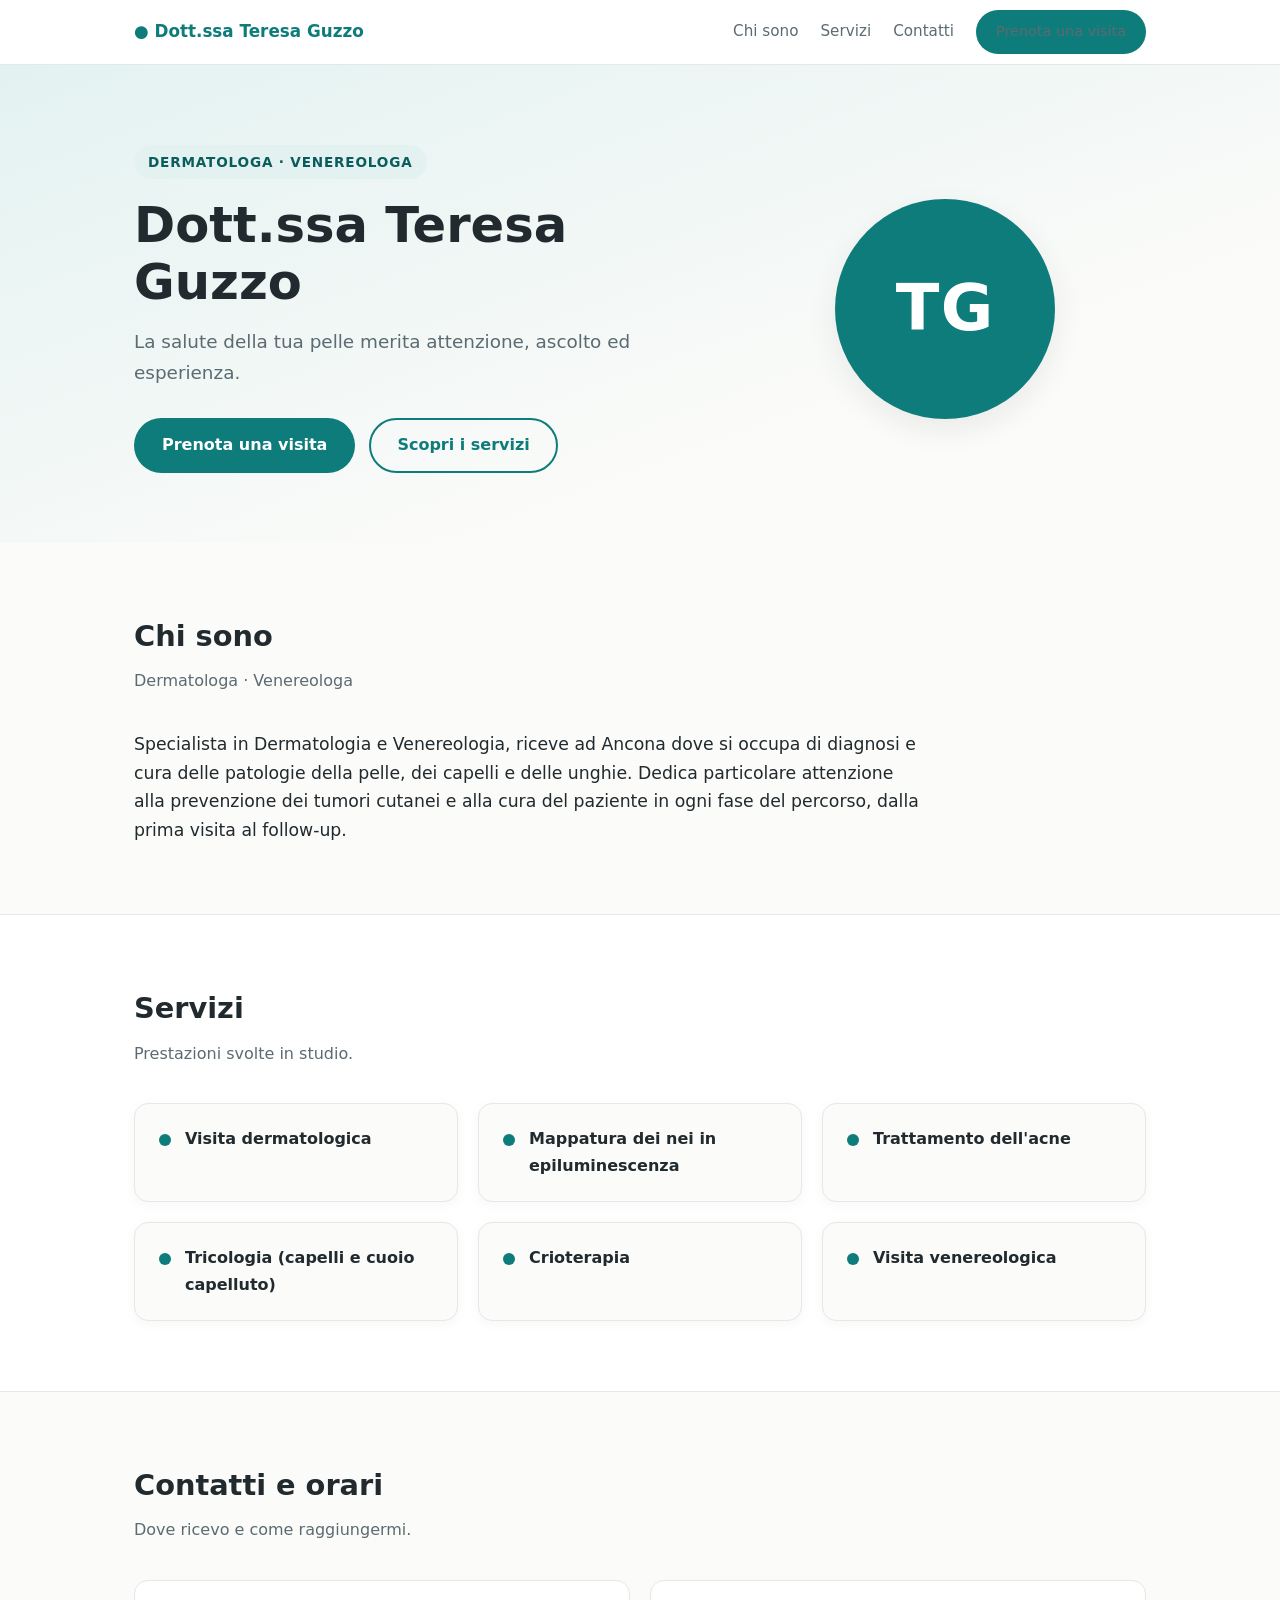
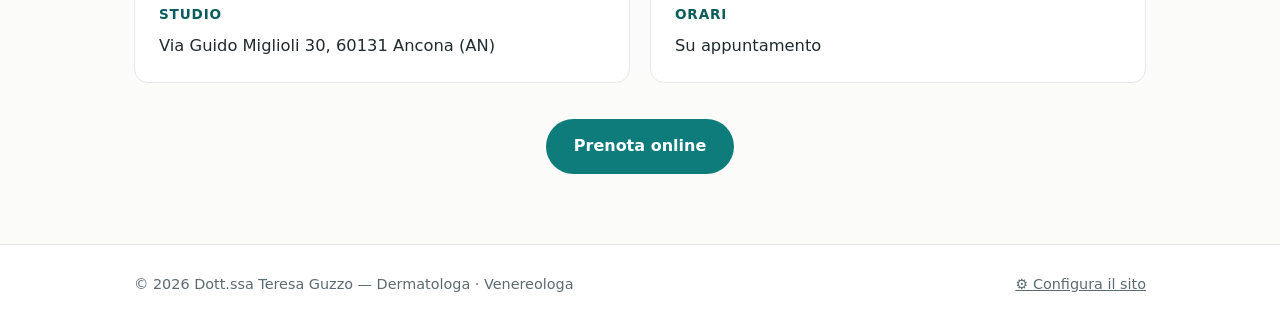
==== index.html @ b1984169 "Landing page statica per Dott.ssa Teresa Guzzo con configuratore Due pagine: index.html (landing) e " ====
<!DOCTYPE html>
<html lang="it">
<head>
  <meta charset="UTF-8">
  <meta name="viewport" content="width=device-width, initial-scale=1.0">
  <title>Dott.ssa Teresa Guzzo — Dermatologa</title>
  <meta name="description" content="Sito informativo della Dott.ssa Teresa Guzzo, dermatologa e venereologa ad Ancona.">
  <link rel="stylesheet" href="style.css">
</head>
<body data-theme="teal">

  <header class="site-header">
    <div class="container">
      <a href="#" class="brand"><span>●</span> <span class="js-nome">Dott.ssa Teresa Guzzo</span></a>
      <nav class="site-nav">
        <a href="#chi-sono" class="js-nav-bio">Chi sono</a>
        <a href="#servizi" class="js-nav-servizi">Servizi</a>
        <a href="#contatti" class="js-nav-contatti">Contatti</a>
        <a href="#" class="btn btn-primary js-prenota">Prenota una visita</a>
      </nav>
    </div>
  </header>

  <main>
    <section class="hero">
      <div class="container">
        <div class="hero-text">
          <span class="kicker js-professione">Dermatologa · Venereologa</span>
          <h1 class="js-nome">Dott.ssa Teresa Guzzo</h1>
          <p class="tagline js-tagline"></p>
          <div class="hero-actions">
            <a href="#" class="btn btn-primary js-prenota">Prenota una visita</a>
            <a href="#servizi" class="btn btn-outline js-nav-servizi">Scopri i servizi</a>
          </div>
        </div>
        <div class="hero-figure">
          <div class="avatar js-iniziali">TG</div>
        </div>
      </div>
    </section>

    <section class="section" id="chi-sono">
      <div class="container">
        <h2>Chi sono</h2>
        <p class="section-sub js-professione"></p>
        <p class="bio-text js-bio"></p>
      </div>
    </section>

    <section class="section section-alt" id="servizi">
      <div class="container">
        <h2>Servizi</h2>
        <p class="section-sub">Prestazioni svolte in studio.</p>
        <div class="services-grid js-servizi"></div>
      </div>
    </section>

    <section class="section" id="contatti">
      <div class="container">
        <h2>Contatti e orari</h2>
        <p class="section-sub">Dove ricevo e come raggiungermi.</p>
        <div class="contact-grid">
          <div class="contact-card" id="card-indirizzo">
            <h3>Studio</h3>
            <p class="js-indirizzo"></p>
          </div>
          <div class="contact-card" id="card-orari">
            <h3>Orari</h3>
            <p class="js-orari"></p>
          </div>
          <div class="contact-card" id="card-telefono">
            <h3>Telefono</h3>
            <p><a class="js-telefono" href="#"></a></p>
          </div>
          <div class="contact-card" id="card-email">
            <h3>Email</h3>
            <p><a class="js-email" href="#"></a></p>
          </div>
        </div>
        <div class="contact-cta">
          <a href="#" class="btn btn-primary js-prenota">Prenota online</a>
        </div>
      </div>
    </section>
  </main>

  <footer class="site-footer">
    <div class="container">
      <span>© <span id="anno"></span> <span class="js-nome">Dott.ssa Teresa Guzzo</span> — <span class="js-professione"></span></span>
      <a href="configurator.html">⚙ Configura il sito</a>
    </div>
  </footer>

  <script src="config.js"></script>
  <script>
    const config = loadConfig();

    function setAll(selector, value) {
      document.querySelectorAll(selector).forEach(el => { el.textContent = value; });
    }

    // Tema
    document.body.dataset.theme = config.tema;

    // Testi ripetuti
    setAll(".js-nome", config.nome);
    setAll(".js-professione", config.professione);
    setAll(".js-tagline", config.tagline);
    document.title = config.nome + " — " + config.professione;

    // Iniziali per l'avatar (prime lettere delle parole, max 2, ignorando i titoli)
    const parole = config.nome
      .replace(/dott\.?ssa|dott\.?|prof\.?ssa|prof\.?|dr\.?/gi, "")
      .trim()
      .split(/\s+/)
      .filter(Boolean);
    const iniziali = parole.slice(0, 2).map(p => p[0].toUpperCase()).join("");
    setAll(".js-iniziali", iniziali || "–");

    // Bio
    document.querySelector(".js-bio").textContent = config.bio;
    if (!config.mostraBio || !config.bio.trim()) {
      document.getElementById("chi-sono").classList.add("hidden");
      document.querySelectorAll(".js-nav-bio").forEach(el => el.classList.add("hidden"));
    }

    // Servizi
    const grid = document.querySelector(".js-servizi");
    config.servizi.forEach(servizio => {
      const card = document.createElement("div");
      card.className = "service-card";
      const dot = document.createElement("span");
      dot.className = "dot";
      const p = document.createElement("p");
      p.textContent = servizio;
      card.append(dot, p);
      grid.appendChild(card);
    });
    if (!config.mostraServizi || config.servizi.length === 0) {
      document.getElementById("servizi").classList.add("hidden");
      document.querySelectorAll(".js-nav-servizi").forEach(el => el.classList.add("hidden"));
    }

    // Contatti: nasconde le card senza dati
    function fillCard(cardId, selector, value, href) {
      const el = document.querySelector(selector);
      if (value && value.trim()) {
        el.textContent = value;
        if (href) el.href = href;
      } else {
        document.getElementById(cardId).classList.add("hidden");
      }
    }
    fillCard("card-indirizzo", ".js-indirizzo", config.indirizzo);
    fillCard("card-orari", ".js-orari", config.orari);
    fillCard("card-telefono", ".js-telefono", config.telefono, "tel:" + config.telefono.replace(/\s+/g, ""));
    fillCard("card-email", ".js-email", config.email, "mailto:" + config.email);
    if (!config.mostraContatti) {
      document.getElementById("contatti").classList.add("hidden");
      document.querySelectorAll(".js-nav-contatti").forEach(el => el.classList.add("hidden"));
    }

    // Pulsanti di prenotazione
    document.querySelectorAll(".js-prenota").forEach(btn => {
      if (config.linkPrenotazione.trim()) {
        btn.href = config.linkPrenotazione;
        btn.target = "_blank";
        btn.rel = "noopener";
      } else {
        btn.classList.add("hidden");
      }
    });

    document.getElementById("anno").textContent = new Date().getFullYear();
  </script>
</body>
</html>
---- style.css ----
/* ============ Variabili e temi ============ */

:root {
  --bg: #fbfbf9;
  --surface: #ffffff;
  --text: #212a2e;
  --text-soft: #5b6b71;
  --border: #e4e8e6;
  --radius: 14px;
  --shadow: 0 10px 30px rgba(30, 50, 55, 0.08);
  --maxw: 1060px;
}

body[data-theme="teal"] {
  --accent: #0e7c7b;
  --accent-dark: #0a5d5c;
  --accent-soft: #e3f2f1;
}

body[data-theme="blu"] {
  --accent: #2563a8;
  --accent-dark: #1c4d84;
  --accent-soft: #e4eef8;
}

body[data-theme="rosa"] {
  --accent: #b25471;
  --accent-dark: #92405a;
  --accent-soft: #f8e9ee;
}

body[data-theme="viola"] {
  --accent: #6d5aa8;
  --accent-dark: #564689;
  --accent-soft: #edeaf7;
}

/* ============ Base ============ */

* {
  margin: 0;
  padding: 0;
  box-sizing: border-box;
}

html {
  scroll-behavior: smooth;
}

body {
  font-family: "Segoe UI", system-ui, -apple-system, sans-serif;
  background: var(--bg);
  color: var(--text);
  line-height: 1.65;
}

img {
  max-width: 100%;
}

a {
  color: var(--accent);
}

.container {
  max-width: var(--maxw);
  margin: 0 auto;
  padding: 0 24px;
}

.hidden {
  display: none !important;
}

/* ============ Bottoni ============ */

.btn {
  display: inline-block;
  padding: 12px 26px;
  border-radius: 999px;
  font-size: 1rem;
  font-weight: 600;
  text-decoration: none;
  border: 2px solid transparent;
  cursor: pointer;
  transition: background 0.2s, color 0.2s, border-color 0.2s;
}

.btn-primary {
  background: var(--accent);
  color: #fff;
}

.btn-primary:hover {
  background: var(--accent-dark);
}

.btn-outline {
  background: transparent;
  color: var(--accent);
  border-color: var(--accent);
}

.btn-outline:hover {
  background: var(--accent-soft);
}

/* ============ Header / nav ============ */

.site-header {
  position: sticky;
  top: 0;
  z-index: 10;
  background: rgba(255, 255, 255, 0.92);
  backdrop-filter: blur(8px);
  border-bottom: 1px solid var(--border);
}

.site-header .container {
  display: flex;
  align-items: center;
  justify-content: space-between;
  gap: 16px;
  height: 64px;
}

.brand {
  font-weight: 700;
  font-size: 1.05rem;
  color: var(--text);
  text-decoration: none;
  white-space: nowrap;
}

.brand span {
  color: var(--accent);
}

.site-nav {
  display: flex;
  align-items: center;
  gap: 22px;
}

.site-nav a {
  color: var(--text-soft);
  text-decoration: none;
  font-size: 0.95rem;
  font-weight: 500;
}

.site-nav a:hover {
  color: var(--accent);
}

.site-nav .btn {
  padding: 8px 18px;
  font-size: 0.9rem;
}

/* ============ Hero ============ */

.hero {
  background: linear-gradient(160deg, var(--accent-soft) 0%, var(--bg) 70%);
  padding: 80px 0 70px;
}

.hero .container {
  display: flex;
  align-items: center;
  gap: 48px;
}

.hero-text {
  flex: 1.4;
}

.kicker {
  display: inline-block;
  background: var(--accent-soft);
  color: var(--accent-dark);
  font-size: 0.85rem;
  font-weight: 700;
  letter-spacing: 0.06em;
  text-transform: uppercase;
  padding: 6px 14px;
  border-radius: 999px;
  margin-bottom: 18px;
}

.hero h1 {
  font-size: clamp(2.1rem, 4.5vw, 3.1rem);
  line-height: 1.15;
  margin-bottom: 16px;
}

.hero .tagline {
  font-size: 1.15rem;
  color: var(--text-soft);
  margin-bottom: 30px;
  max-width: 32em;
}

.hero-actions {
  display: flex;
  gap: 14px;
  flex-wrap: wrap;
}

.hero-figure {
  flex: 1;
  display: flex;
  justify-content: center;
}

.avatar {
  width: 220px;
  height: 220px;
  border-radius: 50%;
  background: var(--accent);
  color: #fff;
  display: flex;
  align-items: center;
  justify-content: center;
  font-size: 4rem;
  font-weight: 700;
  letter-spacing: 0.02em;
  box-shadow: var(--shadow);
}

/* ============ Sezioni ============ */

.section {
  padding: 70px 0;
}

.section-alt {
  background: var(--surface);
  border-top: 1px solid var(--border);
  border-bottom: 1px solid var(--border);
}

.section h2 {
  font-size: 1.8rem;
  margin-bottom: 8px;
}

.section .section-sub {
  color: var(--text-soft);
  margin-bottom: 36px;
}

.bio-text {
  font-size: 1.08rem;
  max-width: 46em;
  white-space: pre-line;
}

/* ============ Servizi ============ */

.services-grid {
  display: grid;
  grid-template-columns: repeat(auto-fill, minmax(250px, 1fr));
  gap: 20px;
}

.service-card {
  background: var(--surface);
  border: 1px solid var(--border);
  border-radius: var(--radius);
  padding: 22px 24px;
  display: flex;
  align-items: flex-start;
  gap: 14px;
  box-shadow: 0 3px 12px rgba(30, 50, 55, 0.04);
}

.section-alt .service-card {
  background: var(--bg);
}

.service-card .dot {
  flex-shrink: 0;
  width: 12px;
  height: 12px;
  margin-top: 8px;
  border-radius: 50%;
  background: var(--accent);
}

.service-card p {
  font-weight: 600;
}

/* ============ Contatti ============ */

.contact-grid {
  display: grid;
  grid-template-columns: repeat(auto-fit, minmax(230px, 1fr));
  gap: 20px;
  margin-bottom: 36px;
}

.contact-card {
  background: var(--surface);
  border: 1px solid var(--border);
  border-radius: var(--radius);
  padding: 22px 24px;
}

.contact-card h3 {
  font-size: 0.85rem;
  text-transform: uppercase;
  letter-spacing: 0.06em;
  color: var(--accent-dark);
  margin-bottom: 8px;
}

.contact-card p,
.contact-card a {
  font-size: 1.02rem;
  word-break: break-word;
}

.contact-cta {
  text-align: center;
}

/* ============ Footer ============ */

.site-footer {
  border-top: 1px solid var(--border);
  padding: 28px 0;
  background: var(--surface);
}

.site-footer .container {
  display: flex;
  justify-content: space-between;
  align-items: center;
  gap: 16px;
  flex-wrap: wrap;
  font-size: 0.9rem;
  color: var(--text-soft);
}

.site-footer a {
  color: var(--text-soft);
}

.site-footer a:hover {
  color: var(--accent);
}

/* ============ Configuratore ============ */

.config-page {
  max-width: 720px;
  margin: 0 auto;
  padding: 48px 24px 80px;
}

.config-page > h1 {
  font-size: 2rem;
  margin-bottom: 6px;
}

.config-page > .config-intro {
  color: var(--text-soft);
  margin-bottom: 36px;
}

.config-section {
  background: var(--surface);
  border: 1px solid var(--border);
  border-radius: var(--radius);
  padding: 26px 28px;
  margin-bottom: 22px;
}

.config-section h2 {
  font-size: 1.15rem;
  margin-bottom: 4px;
  color: var(--accent-dark);
}

.config-section .hint {
  font-size: 0.9rem;
  color: var(--text-soft);
  margin-bottom: 18px;
}

.field {
  margin-bottom: 18px;
}

.field:last-child {
  margin-bottom: 0;
}

.field > label {
  display: block;
  font-weight: 600;
  font-size: 0.95rem;
  margin-bottom: 6px;
}

.field input[type="text"],
.field input[type="tel"],
.field input[type="email"],
.field input[type="url"],
.field textarea {
  width: 100%;
  padding: 10px 14px;
  font: inherit;
  font-size: 0.98rem;
  border: 1px solid var(--border);
  border-radius: 8px;
  background: var(--bg);
  color: var(--text);
}

.field input:focus,
.field textarea:focus {
  outline: 2px solid var(--accent);
  outline-offset: 1px;
  border-color: transparent;
}

.field textarea {
  resize: vertical;
  min-height: 110px;
}

.check-grid {
  display: grid;
  grid-template-columns: repeat(auto-fill, minmax(240px, 1fr));
  gap: 10px 18px;
  margin-bottom: 18px;
}

.check-item,
.switch-item {
  display: flex;
  align-items: center;
  gap: 10px;
  font-size: 0.97rem;
  cursor: pointer;
}

.check-item input,
.switch-item input {
  width: 18px;
  height: 18px;
  accent-color: var(--accent);
  cursor: pointer;
}

.switch-item {
  font-weight: 600;
  margin-bottom: 14px;
}

.theme-options {
  display: flex;
  gap: 14px;
  flex-wrap: wrap;
}

.theme-option {
  display: flex;
  align-items: center;
  gap: 8px;
  border: 1px solid var(--border);
  border-radius: 999px;
  padding: 8px 16px;
  cursor: pointer;
  background: var(--bg);
}

.theme-option input {
  accent-color: var(--accent);
}

.theme-option .swatch {
  width: 16px;
  height: 16px;
  border-radius: 50%;
}

.config-actions {
  display: flex;
  gap: 14px;
  flex-wrap: wrap;
  margin-top: 30px;
}

.config-topbar {
  margin-bottom: 28px;
}

.config-topbar a {
  text-decoration: none;
  font-weight: 600;
}

.save-note {
  margin-top: 14px;
  font-size: 0.92rem;
  color: var(--accent-dark);
}

/* ============ Responsive ============ */

@media (max-width: 760px) {
  .hero .container {
    flex-direction: column-reverse;
    text-align: center;
  }

  .hero-actions {
    justify-content: center;
  }

  .avatar {
    width: 160px;
    height: 160px;
    font-size: 3rem;
  }

  .site-nav a:not(.btn) {
    display: none;
  }
}
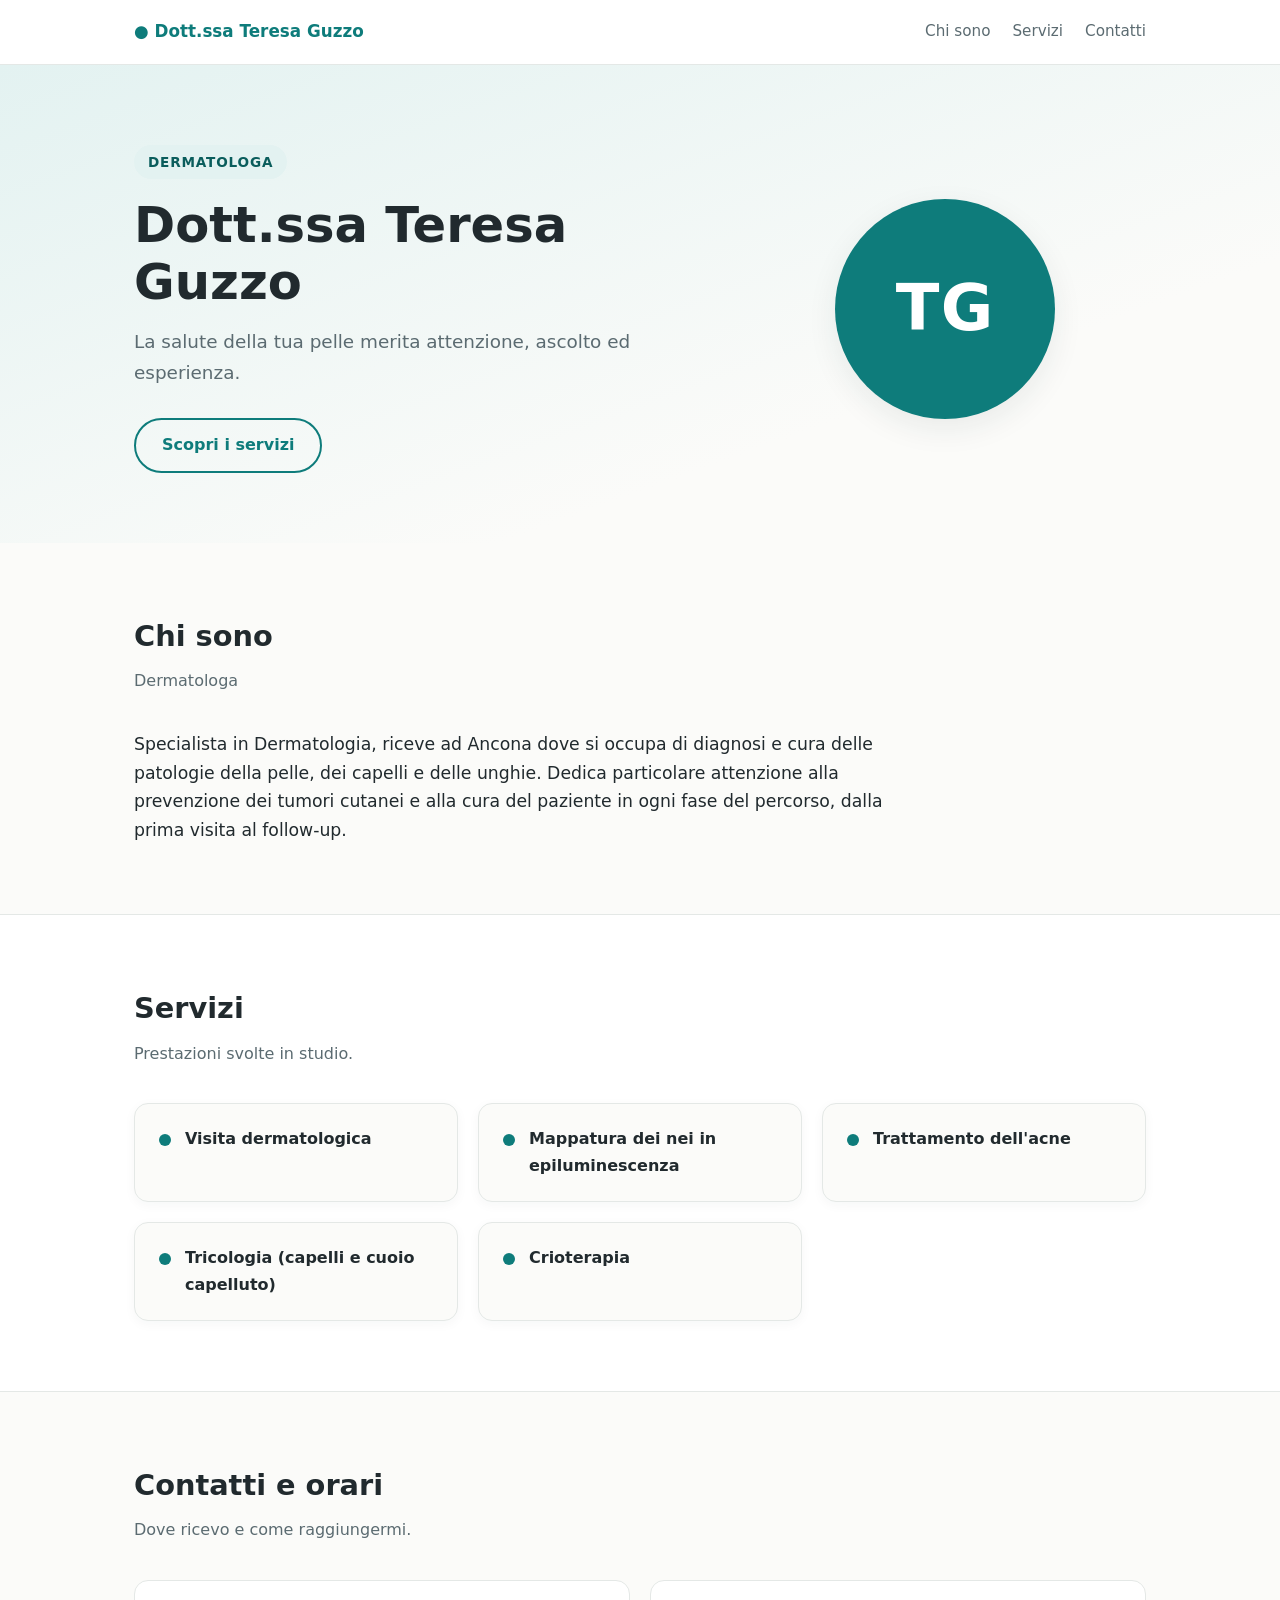
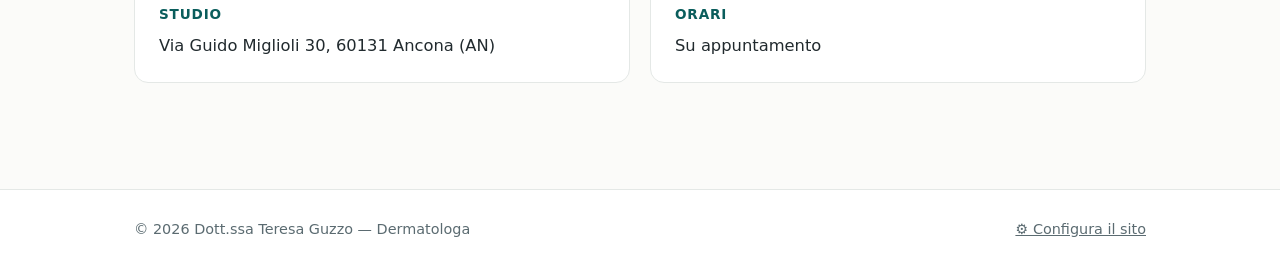
==== commit 6bf65cb5: "Rimuove riferimenti a Doctolib e venereologia, aggiunge versioning config - professione/bio/meta/kic" ====
--- a/index.html
+++ b/index.html
@@ -4,7 +4,7 @@
   <meta charset="UTF-8">
   <meta name="viewport" content="width=device-width, initial-scale=1.0">
   <title>Dott.ssa Teresa Guzzo — Dermatologa</title>
-  <meta name="description" content="Sito informativo della Dott.ssa Teresa Guzzo, dermatologa e venereologa ad Ancona.">
+  <meta name="description" content="Sito informativo della Dott.ssa Teresa Guzzo, dermatologa ad Ancona.">
   <link rel="stylesheet" href="style.css">
 </head>
 <body data-theme="teal">
@@ -25,7 +25,7 @@
     <section class="hero">
       <div class="container">
         <div class="hero-text">
-          <span class="kicker js-professione">Dermatologa · Venereologa</span>
+          <span class="kicker js-professione">Dermatologa</span>
           <h1 class="js-nome">Dott.ssa Teresa Guzzo</h1>
           <p class="tagline js-tagline"></p>
           <div class="hero-actions">
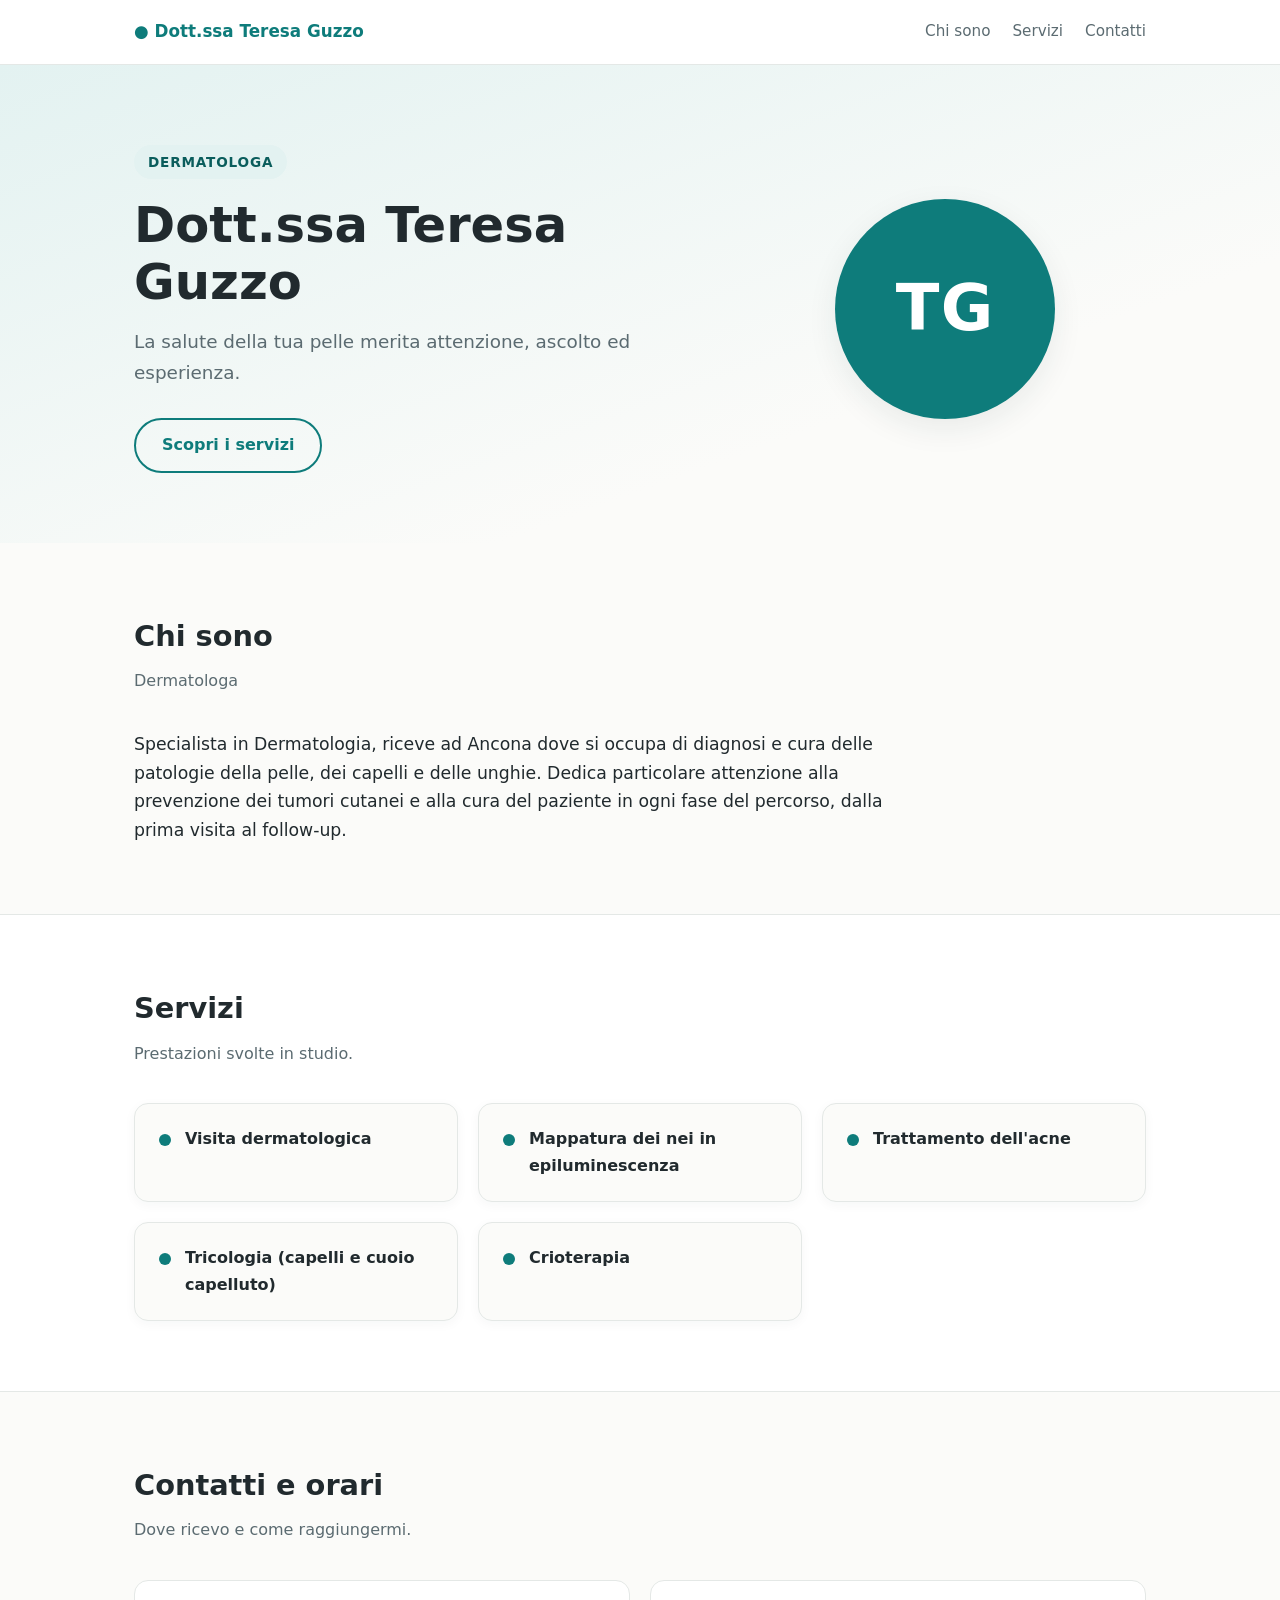
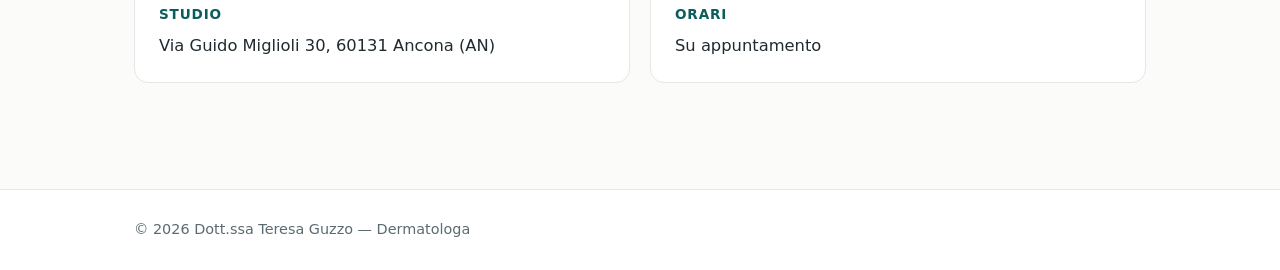
==== commit dec857a8: "Config condivisa via site-config.json committato dal configuratore La configurazione non vive più ne" ====
--- a/index.html
+++ b/index.html
@@ -87,13 +87,13 @@
   <footer class="site-footer">
     <div class="container">
       <span>© <span id="anno"></span> <span class="js-nome">Dott.ssa Teresa Guzzo</span> — <span class="js-professione"></span></span>
-      <a href="configurator.html">⚙ Configura il sito</a>
     </div>
   </footer>
 
   <script src="config.js"></script>
   <script>
-    const config = loadConfig();
+  (async () => {
+    const config = await loadConfig();
 
     function setAll(selector, value) {
       document.querySelectorAll(selector).forEach(el => { el.textContent = value; });
@@ -172,6 +172,7 @@
     });
 
     document.getElementById("anno").textContent = new Date().getFullYear();
+  })();
   </script>
 </body>
 </html>
--- a/style.css
+++ b/style.css
@@ -510,6 +510,10 @@
   color: var(--accent-dark);
 }
 
+.save-note.error {
+  color: #b3261e;
+}
+
 /* ============ Responsive ============ */
 
 @media (max-width: 760px) {
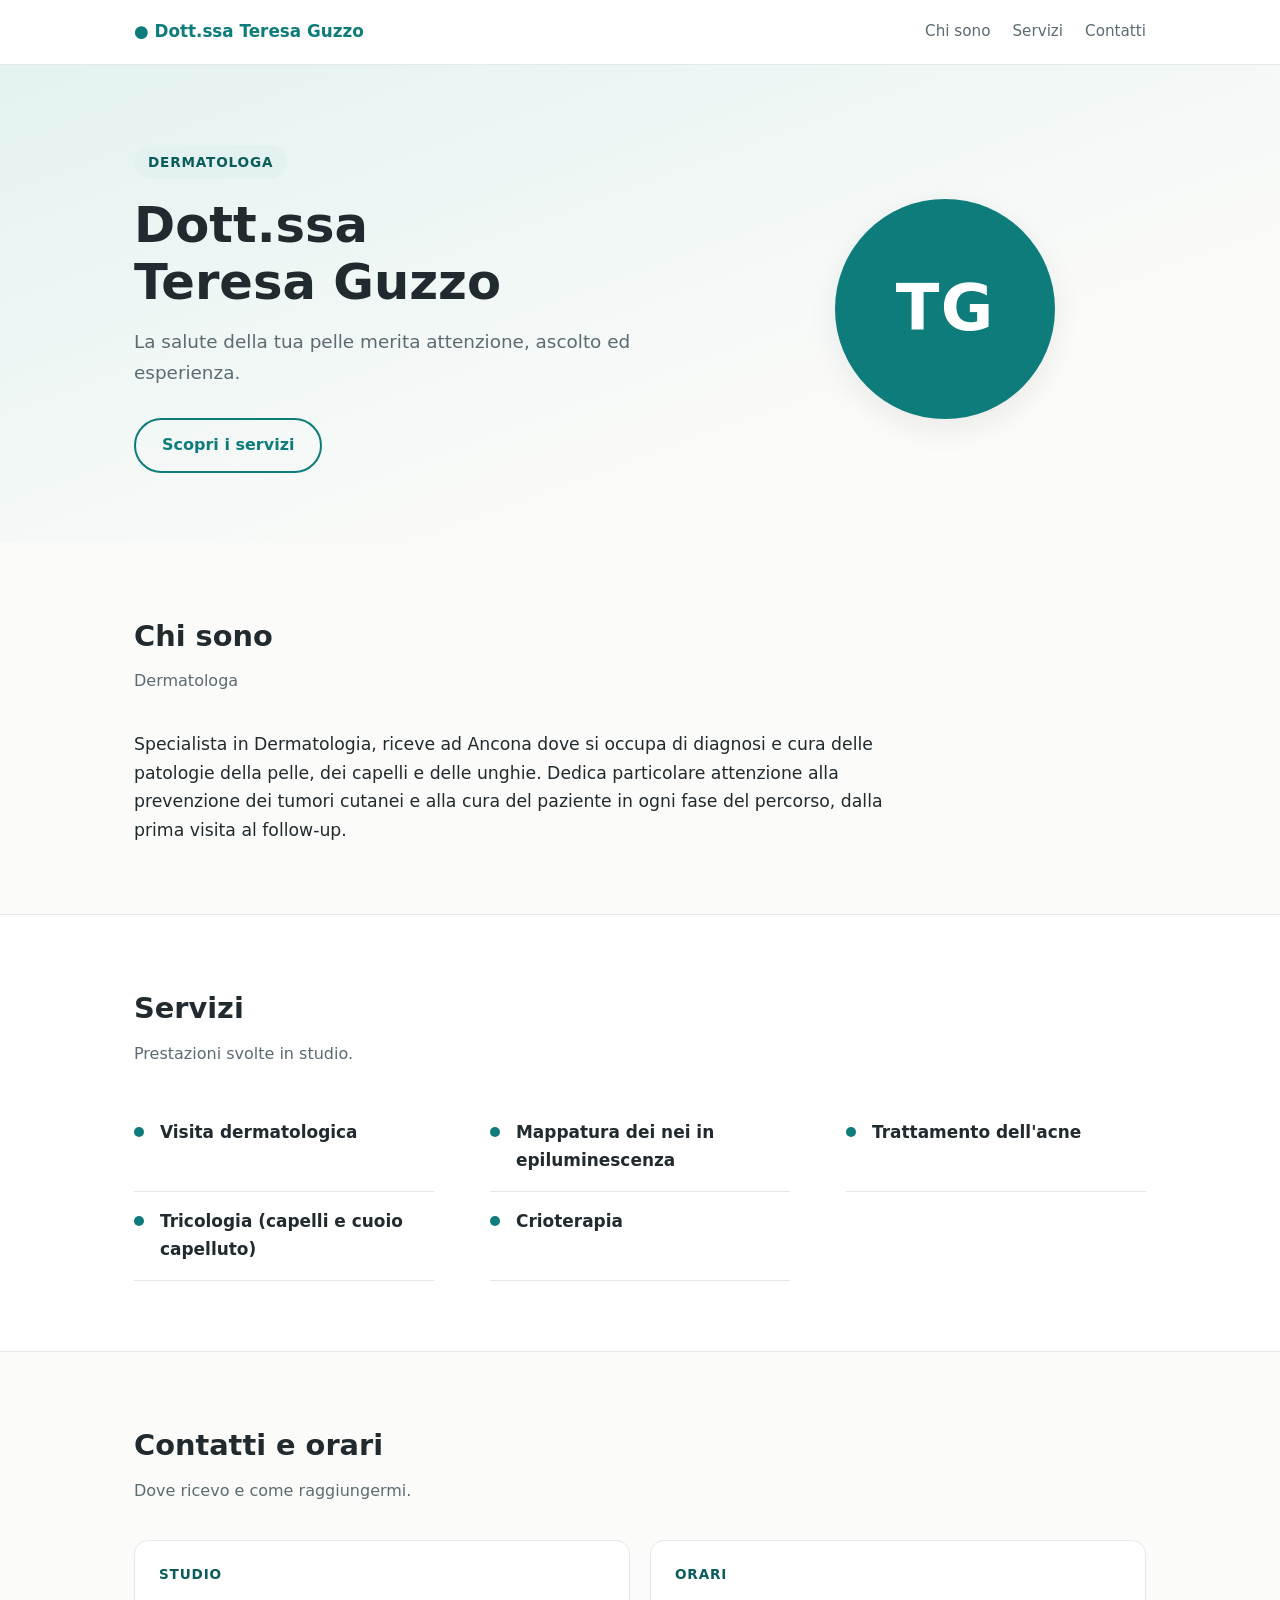
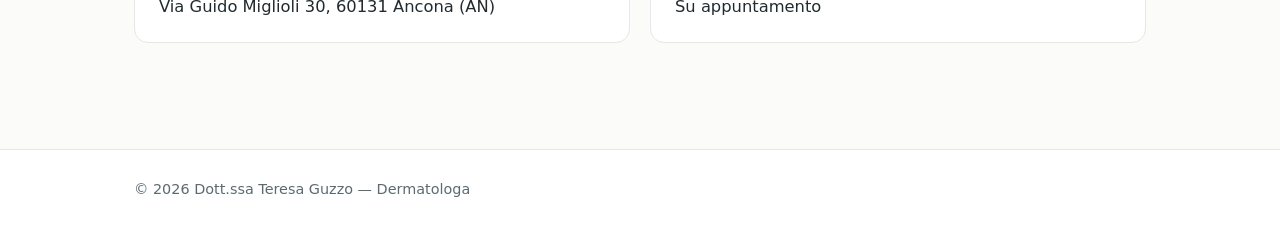
==== commit cbed07ac: "Polish da audit impeccable: fallback statici, a11y, lista servizi - markup statico con i contenuti p" ====
--- a/index.html
+++ b/index.html
@@ -16,7 +16,7 @@
         <a href="#chi-sono" class="js-nav-bio">Chi sono</a>
         <a href="#servizi" class="js-nav-servizi">Servizi</a>
         <a href="#contatti" class="js-nav-contatti">Contatti</a>
-        <a href="#" class="btn btn-primary js-prenota">Prenota una visita</a>
+        <a href="#" class="btn btn-primary js-prenota hidden">Prenota una visita</a>
       </nav>
     </div>
   </header>
@@ -27,14 +27,14 @@
         <div class="hero-text">
           <span class="kicker js-professione">Dermatologa</span>
           <h1 class="js-nome">Dott.ssa Teresa Guzzo</h1>
-          <p class="tagline js-tagline"></p>
+          <p class="tagline js-tagline">La salute della tua pelle merita attenzione, ascolto ed esperienza.</p>
           <div class="hero-actions">
-            <a href="#" class="btn btn-primary js-prenota">Prenota una visita</a>
+            <a href="#" class="btn btn-primary js-prenota hidden">Prenota una visita</a>
             <a href="#servizi" class="btn btn-outline js-nav-servizi">Scopri i servizi</a>
           </div>
         </div>
         <div class="hero-figure">
-          <div class="avatar js-iniziali">TG</div>
+          <div class="avatar js-iniziali" aria-hidden="true">TG</div>
         </div>
       </div>
     </section>
@@ -42,8 +42,8 @@
     <section class="section" id="chi-sono">
       <div class="container">
         <h2>Chi sono</h2>
-        <p class="section-sub js-professione"></p>
-        <p class="bio-text js-bio"></p>
+        <p class="section-sub js-professione">Dermatologa</p>
+        <p class="bio-text js-bio">Specialista in Dermatologia, riceve ad Ancona dove si occupa di diagnosi e cura delle patologie della pelle, dei capelli e delle unghie. Dedica particolare attenzione alla prevenzione dei tumori cutanei e alla cura del paziente in ogni fase del percorso, dalla prima visita al follow-up.</p>
       </div>
     </section>
 
@@ -51,7 +51,13 @@
       <div class="container">
         <h2>Servizi</h2>
         <p class="section-sub">Prestazioni svolte in studio.</p>
-        <div class="services-grid js-servizi"></div>
+        <ul class="services-list js-servizi">
+          <li class="service-item">Visita dermatologica</li>
+          <li class="service-item">Mappatura dei nei in epiluminescenza</li>
+          <li class="service-item">Trattamento dell'acne</li>
+          <li class="service-item">Tricologia (capelli e cuoio capelluto)</li>
+          <li class="service-item">Crioterapia</li>
+        </ul>
       </div>
     </section>
 
@@ -62,23 +68,23 @@
         <div class="contact-grid">
           <div class="contact-card" id="card-indirizzo">
             <h3>Studio</h3>
-            <p class="js-indirizzo"></p>
+            <p class="js-indirizzo">Via Guido Miglioli 30, 60131 Ancona (AN)</p>
           </div>
           <div class="contact-card" id="card-orari">
             <h3>Orari</h3>
-            <p class="js-orari"></p>
+            <p class="js-orari">Su appuntamento</p>
           </div>
-          <div class="contact-card" id="card-telefono">
+          <div class="contact-card hidden" id="card-telefono">
             <h3>Telefono</h3>
             <p><a class="js-telefono" href="#"></a></p>
           </div>
-          <div class="contact-card" id="card-email">
+          <div class="contact-card hidden" id="card-email">
             <h3>Email</h3>
             <p><a class="js-email" href="#"></a></p>
           </div>
         </div>
         <div class="contact-cta">
-          <a href="#" class="btn btn-primary js-prenota">Prenota online</a>
+          <a href="#" class="btn btn-primary js-prenota hidden">Prenota online</a>
         </div>
       </div>
     </section>
@@ -86,7 +92,7 @@
 
   <footer class="site-footer">
     <div class="container">
-      <span>© <span id="anno"></span> <span class="js-nome">Dott.ssa Teresa Guzzo</span> — <span class="js-professione"></span></span>
+      <span>© <span id="anno">2026</span> <span class="js-nome">Dott.ssa Teresa Guzzo</span> — <span class="js-professione">Dermatologa</span></span>
     </div>
   </footer>
 
@@ -124,31 +130,28 @@
       document.querySelectorAll(".js-nav-bio").forEach(el => el.classList.add("hidden"));
     }
 
-    // Servizi
-    const grid = document.querySelector(".js-servizi");
+    // Servizi (sostituisce i predefiniti statici del markup)
+    const lista = document.querySelector(".js-servizi");
+    lista.textContent = "";
     config.servizi.forEach(servizio => {
-      const card = document.createElement("div");
-      card.className = "service-card";
-      const dot = document.createElement("span");
-      dot.className = "dot";
-      const p = document.createElement("p");
-      p.textContent = servizio;
-      card.append(dot, p);
-      grid.appendChild(card);
+      const item = document.createElement("li");
+      item.className = "service-item";
+      item.textContent = servizio;
+      lista.appendChild(item);
     });
     if (!config.mostraServizi || config.servizi.length === 0) {
       document.getElementById("servizi").classList.add("hidden");
       document.querySelectorAll(".js-nav-servizi").forEach(el => el.classList.add("hidden"));
     }
 
-    // Contatti: nasconde le card senza dati
+    // Contatti: mostra le card con dati, nasconde le altre
     function fillCard(cardId, selector, value, href) {
-      const el = document.querySelector(selector);
-      if (value && value.trim()) {
+      const presente = Boolean(value && value.trim());
+      document.getElementById(cardId).classList.toggle("hidden", !presente);
+      if (presente) {
+        const el = document.querySelector(selector);
         el.textContent = value;
         if (href) el.href = href;
-      } else {
-        document.getElementById(cardId).classList.add("hidden");
       }
     }
     fillCard("card-indirizzo", ".js-indirizzo", config.indirizzo);
@@ -160,14 +163,14 @@
       document.querySelectorAll(".js-nav-contatti").forEach(el => el.classList.add("hidden"));
     }
 
-    // Pulsanti di prenotazione
+    // Pulsanti di prenotazione: visibili solo se c'è un link
+    const linkPrenotazione = config.linkPrenotazione.trim();
     document.querySelectorAll(".js-prenota").forEach(btn => {
-      if (config.linkPrenotazione.trim()) {
-        btn.href = config.linkPrenotazione;
+      btn.classList.toggle("hidden", !linkPrenotazione);
+      if (linkPrenotazione) {
+        btn.href = linkPrenotazione;
         btn.target = "_blank";
         btn.rel = "noopener";
-      } else {
-        btn.classList.add("hidden");
       }
     });
 
--- a/style.css
+++ b/style.css
@@ -6,6 +6,7 @@
   --text: #212a2e;
   --text-soft: #5b6b71;
   --border: #e4e8e6;
+  --error: #b3261e;
   --radius: 14px;
   --shadow: 0 10px 30px rgba(30, 50, 55, 0.08);
   --maxw: 1060px;
@@ -45,6 +46,34 @@
 
 html {
   scroll-behavior: smooth;
+}
+
+@media (prefers-reduced-motion: reduce) {
+  html {
+    scroll-behavior: auto;
+  }
+
+  * {
+    transition-duration: 0.01ms !important;
+  }
+}
+
+h1,
+h2,
+h3 {
+  text-wrap: balance;
+}
+
+.bio-text {
+  text-wrap: pretty;
+}
+
+a:focus-visible,
+button:focus-visible,
+input:focus-visible,
+textarea:focus-visible {
+  outline: 3px solid var(--accent);
+  outline-offset: 2px;
 }
 
 body {
@@ -258,38 +287,30 @@
 
 /* ============ Servizi ============ */
 
-.services-grid {
+.services-list {
+  list-style: none;
   display: grid;
-  grid-template-columns: repeat(auto-fill, minmax(250px, 1fr));
-  gap: 20px;
-}
-
-.service-card {
-  background: var(--surface);
-  border: 1px solid var(--border);
-  border-radius: var(--radius);
-  padding: 22px 24px;
-  display: flex;
-  align-items: flex-start;
-  gap: 14px;
-  box-shadow: 0 3px 12px rgba(30, 50, 55, 0.04);
-}
-
-.section-alt .service-card {
-  background: var(--bg);
-}
-
-.service-card .dot {
-  flex-shrink: 0;
-  width: 12px;
-  height: 12px;
-  margin-top: 8px;
+  grid-template-columns: repeat(auto-fit, minmax(280px, 1fr));
+  column-gap: 56px;
+}
+
+.service-item {
+  position: relative;
+  padding: 16px 0 16px 26px;
+  border-bottom: 1px solid var(--border);
+  font-size: 1.06rem;
+  font-weight: 600;
+}
+
+.service-item::before {
+  content: "";
+  position: absolute;
+  left: 0;
+  top: 24px;
+  width: 10px;
+  height: 10px;
   border-radius: 50%;
   background: var(--accent);
-}
-
-.service-card p {
-  font-weight: 600;
 }
 
 /* ============ Contatti ============ */
@@ -511,7 +532,7 @@
 }
 
 .save-note.error {
-  color: #b3261e;
+  color: var(--error);
 }
 
 /* ============ Responsive ============ */
